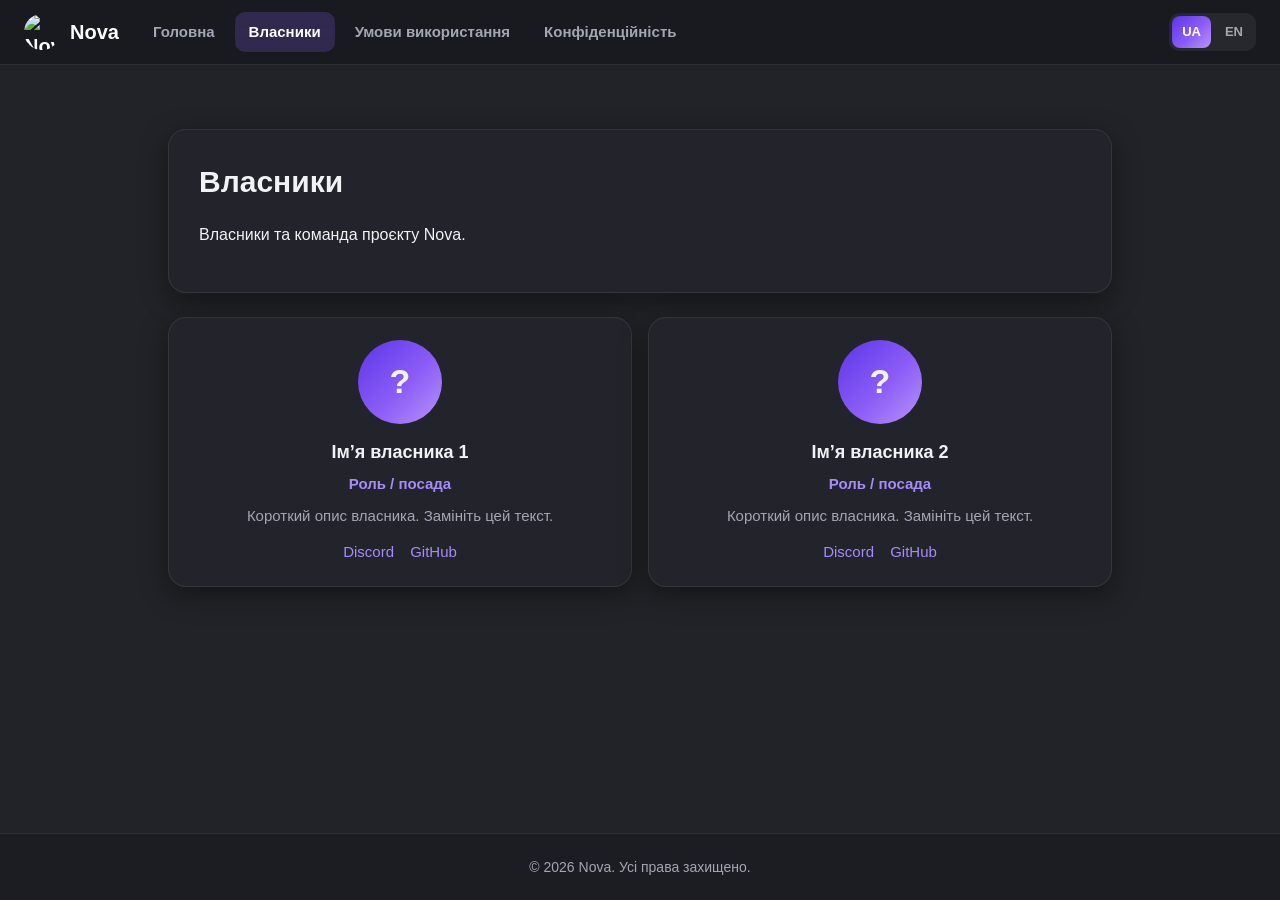
==== owners.html @ 269a0363 "Novi" ====
<!DOCTYPE html>
<html lang="uk" data-lang="uk">
<head>
<meta charset="utf-8">
<meta name="viewport" content="width=device-width, initial-scale=1">
<title>Власники — Nova</title>
<meta name="description" content="Nova — Noviks Discord bot">
<link rel="icon" href="assets/logo.png">
<link rel="stylesheet" href="style.css">
<script>try{var l=localStorage.getItem('nova-lang');if(l)document.documentElement.setAttribute('data-lang',l)}catch(e){}</script>
</head>
<body>
<header class="nav">
  <a class="brand" href="index.html"><img src="assets/logo.png" alt="Nova"><span>Nova</span></a>
  <nav><a href="index.html"><span class="uk">Головна</span><span class="en">Home</span></a><a href="owners.html" class="active"><span class="uk">Власники</span><span class="en">Owners</span></a><a href="terms.html"><span class="uk">Умови використання</span><span class="en">Terms of Use</span></a><a href="privacy.html"><span class="uk">Конфіденційність</span><span class="en">Privacy</span></a></nav>
  <div class="lang"><button data-set="uk">UA</button><button data-set="en">EN</button></div>
</header>
<main>
<section class="panel"><h1><span class="uk">Власники</span><span class="en">Owners</span></h1>
<p><span class="uk">Власники та команда проєкту Nova.</span><span class="en">Owners and team of the Nova project.</span></p></section>
<section class="cards"><div class="card owner"><div class="ava">?</div><h3><span class="uk">Ім’я власника</span><span class="en">Owner name</span> 1</h3>
    <p class="role"><span class="uk">Роль / посада</span><span class="en">Role / position</span></p>
    <p><span class="uk">Короткий опис власника. Замініть цей текст.</span><span class="en">Short owner bio. Replace this text.</span></p>
    <p class="links"><a href="#">Discord</a> <a href="#">GitHub</a></p></div><div class="card owner"><div class="ava">?</div><h3><span class="uk">Ім’я власника</span><span class="en">Owner name</span> 2</h3>
    <p class="role"><span class="uk">Роль / посада</span><span class="en">Role / position</span></p>
    <p><span class="uk">Короткий опис власника. Замініть цей текст.</span><span class="en">Short owner bio. Replace this text.</span></p>
    <p class="links"><a href="#">Discord</a> <a href="#">GitHub</a></p></div></section>
</main>
<footer>© <span id="y">2026</span> Nova. <span class="uk">Усі права захищено.</span><span class="en">All rights reserved.</span></footer>
<script src="script.js"></script>
</body>
</html>
---- style.css ----
:root{
  --bg:#222328;--card:rgba(36,37,44,.82);--line:rgba(255,255,255,.08);
  --text:#f2f2f6;--sub:#a3a6b3;
  --accent:linear-gradient(135deg,#5b35e8 0%,#8b5cf6 55%,#b794ff 100%);
  --link:#a78bfa;
}
*{box-sizing:border-box}
html,body{margin:0}
html{scroll-behavior:smooth}
body{
  min-height:100vh;display:flex;flex-direction:column;
  background:#222328 url(assets/bg.png) center/cover fixed no-repeat;
  color:var(--text);line-height:1.6;
  font-family:-apple-system,"Segoe UI",Roboto,"Helvetica Neue",Arial,sans-serif;
  -webkit-font-smoothing:antialiased;
}
/* language switch */
html[data-lang="uk"] .en{display:none!important}
html[data-lang="en"] .uk{display:none!important}

a{color:var(--link);text-decoration:none}
a:hover{opacity:.8}

/* nav */
.nav{
  position:sticky;top:0;z-index:10;display:flex;align-items:center;gap:20px;flex-wrap:wrap;
  padding:12px 24px;background:rgba(24,25,30,.78);
  backdrop-filter:blur(14px);-webkit-backdrop-filter:blur(14px);
  border-bottom:1px solid var(--line);
}
.brand{display:flex;align-items:center;gap:10px;color:#fff;font-weight:800;font-size:20px}
.brand img{width:36px;height:36px;border-radius:50%}
.nav nav{display:flex;gap:6px;flex:1;flex-wrap:wrap}
.nav nav a{color:var(--sub);padding:8px 14px;border-radius:10px;font-weight:600;font-size:15px;transition:background .2s,color .2s}
.nav nav a:hover{background:rgba(255,255,255,.06);color:#fff;opacity:1}
.nav nav a.active{color:#fff;background:rgba(139,92,246,.22)}
.lang{display:flex;gap:4px;background:rgba(255,255,255,.06);border-radius:10px;padding:3px}
.lang button{border:0;background:transparent;color:var(--sub);font:inherit;font-size:13px;font-weight:700;padding:6px 10px;border-radius:8px;cursor:pointer}
html[data-lang="uk"] .lang [data-set="uk"],
html[data-lang="en"] .lang [data-set="en"]{background:var(--accent);color:#fff}

main{flex:1;width:100%;max-width:980px;margin:0 auto;padding:40px 18px 60px}

/* hero */
.hero{text-align:center;padding:30px 0 20px}
.hero-logo{width:120px;height:120px;border-radius:50%;box-shadow:0 10px 40px rgba(124,77,255,.35)}
.hero h1{font-size:52px;margin:18px 0 6px;letter-spacing:.5px}
.lead{max-width:560px;margin:0 auto;color:var(--sub);font-size:18px}
.lead b{color:#fff}

/* panels & cards */
.panel,.card{
  background:var(--card);border:1px solid var(--line);border-radius:18px;
  box-shadow:0 8px 28px rgba(0,0,0,.4);
  backdrop-filter:blur(8px);-webkit-backdrop-filter:blur(8px);
}
.panel{padding:28px 30px;margin-top:24px}
.panel h1{margin:0 0 8px;font-size:30px}
.panel h2{margin:0 0 12px}
.cards{display:grid;grid-template-columns:repeat(auto-fit,minmax(250px,1fr));gap:16px;margin-top:24px}
.card{padding:22px;color:var(--text);transition:transform .25s,border-color .25s}
a.card:hover{transform:translateY(-4px);border-color:rgba(167,139,250,.5);opacity:1}
.card h3{margin:0 0 6px;font-size:18px}
.card p{margin:0;color:var(--sub);font-size:15px}
.btn{display:inline-block;background:var(--accent);color:#fff;font-weight:700;padding:12px 22px;border-radius:12px;transition:transform .15s,filter .15s}
.btn:hover{filter:brightness(1.1);opacity:1}.btn:active{transform:scale(.97)}

/* owners */
.owner{text-align:center}
.ava{width:84px;height:84px;margin:0 auto 14px;border-radius:50%;background:var(--accent);display:flex;align-items:center;justify-content:center;font-size:34px;font-weight:800}
.role{color:var(--link)!important;font-weight:600;margin-bottom:8px!important}
.links{margin-top:12px!important}.links a{margin:0 6px}

/* documents */
.doc h2{font-size:28px;margin:0 0 18px}
.doc h3{font-size:19px;margin:28px 0 8px}
.doc p{margin:0 0 10px;color:#dcdce4}
.doc ul{margin:0 0 12px;padding-left:22px;color:#dcdce4}
.doc li{margin-bottom:5px}

footer{text-align:center;color:var(--sub);font-size:14px;padding:22px 16px;border-top:1px solid var(--line);background:rgba(24,25,30,.6)}

@media(max-width:640px){
  .nav{padding:10px 14px;gap:10px}
  .hero h1{font-size:40px}
  .panel{padding:22px 18px}
}
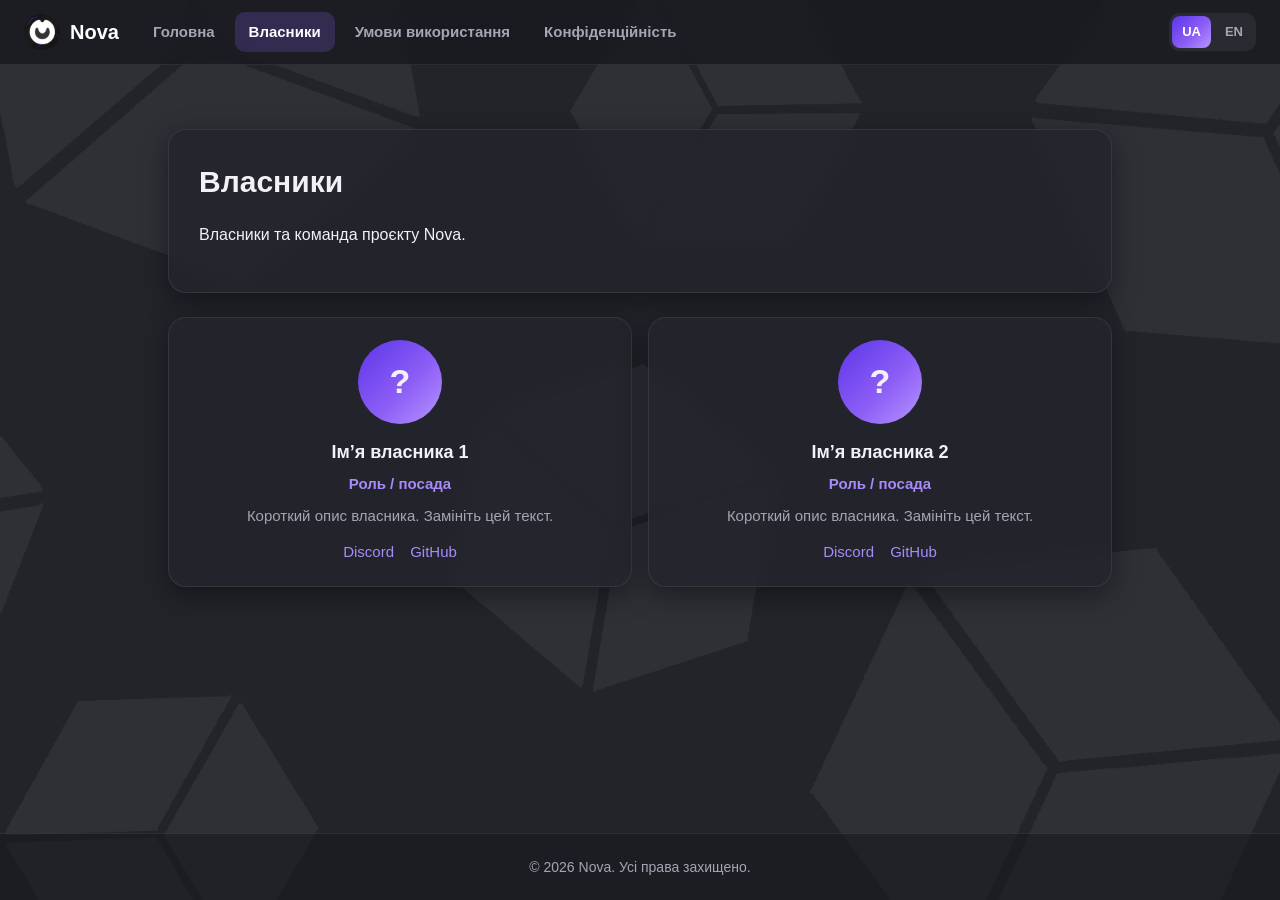
==== commit e079db61: "перекад" ====
--- a/owners.html
+++ b/owners.html
@@ -4,14 +4,100 @@
 <meta charset="utf-8">
 <meta name="viewport" content="width=device-width, initial-scale=1">
 <title>Власники — Nova</title>
-<meta name="description" content="Nova — Noviks Discord bot">
-<link rel="icon" href="assets/logo.png">
-<link rel="stylesheet" href="style.css">
+<link rel="icon" href="[data-uri]">
+<style>:root{
+  --bg:#222328;--card:rgba(36,37,44,.82);--line:rgba(255,255,255,.08);
+  --text:#f2f2f6;--sub:#a3a6b3;
+  --accent:linear-gradient(135deg,#5b35e8 0%,#8b5cf6 55%,#b794ff 100%);
+  --link:#a78bfa;
+}
+*{box-sizing:border-box}
+html,body{margin:0}
+html{scroll-behavior:smooth}
+body{
+  min-height:100vh;display:flex;flex-direction:column;
+  background:#222328 url([data-uri]) center/cover fixed no-repeat;
+  color:var(--text);line-height:1.6;
+  font-family:-apple-system,"Segoe UI",Roboto,"Helvetica Neue",Arial,sans-serif;
+  -webkit-font-smoothing:antialiased;
+}
+/* language switch */
+html[data-lang="uk"] .en{display:none!important}
+html[data-lang="en"] .uk{display:none!important}
+
+a{color:var(--link);text-decoration:none}
+a:hover{opacity:.8}
+
+/* nav */
+.nav{
+  position:sticky;top:0;z-index:10;display:flex;align-items:center;gap:20px;flex-wrap:wrap;
+  padding:12px 24px;background:rgba(24,25,30,.78);
+  backdrop-filter:blur(14px);-webkit-backdrop-filter:blur(14px);
+  border-bottom:1px solid var(--line);
+}
+.brand{display:flex;align-items:center;gap:10px;color:#fff;font-weight:800;font-size:20px}
+.brand img{width:36px;height:36px;border-radius:50%}
+.nav nav{display:flex;gap:6px;flex:1;flex-wrap:wrap}
+.nav nav a{color:var(--sub);padding:8px 14px;border-radius:10px;font-weight:600;font-size:15px;transition:background .2s,color .2s}
+.nav nav a:hover{background:rgba(255,255,255,.06);color:#fff;opacity:1}
+.nav nav a.active{color:#fff;background:rgba(139,92,246,.22)}
+.lang{display:flex;gap:4px;background:rgba(255,255,255,.06);border-radius:10px;padding:3px}
+.lang button{border:0;background:transparent;color:var(--sub);font:inherit;font-size:13px;font-weight:700;padding:6px 10px;border-radius:8px;cursor:pointer}
+html[data-lang="uk"] .lang [data-set="uk"],
+html[data-lang="en"] .lang [data-set="en"]{background:var(--accent);color:#fff}
+
+main{flex:1;width:100%;max-width:980px;margin:0 auto;padding:40px 18px 60px}
+
+/* hero */
+.hero{text-align:center;padding:30px 0 20px}
+.hero-logo{width:120px;height:120px;border-radius:50%;box-shadow:0 10px 40px rgba(124,77,255,.35)}
+.hero h1{font-size:52px;margin:18px 0 6px;letter-spacing:.5px}
+.lead{max-width:560px;margin:0 auto;color:var(--sub);font-size:18px}
+.lead b{color:#fff}
+
+/* panels & cards */
+.panel,.card{
+  background:var(--card);border:1px solid var(--line);border-radius:18px;
+  box-shadow:0 8px 28px rgba(0,0,0,.4);
+  backdrop-filter:blur(8px);-webkit-backdrop-filter:blur(8px);
+}
+.panel{padding:28px 30px;margin-top:24px}
+.panel h1{margin:0 0 8px;font-size:30px}
+.panel h2{margin:0 0 12px}
+.cards{display:grid;grid-template-columns:repeat(auto-fit,minmax(250px,1fr));gap:16px;margin-top:24px}
+.card{padding:22px;color:var(--text);transition:transform .25s,border-color .25s}
+a.card:hover{transform:translateY(-4px);border-color:rgba(167,139,250,.5);opacity:1}
+.card h3{margin:0 0 6px;font-size:18px}
+.card p{margin:0;color:var(--sub);font-size:15px}
+.btn{display:inline-block;background:var(--accent);color:#fff;font-weight:700;padding:12px 22px;border-radius:12px;transition:transform .15s,filter .15s}
+.btn:hover{filter:brightness(1.1);opacity:1}.btn:active{transform:scale(.97)}
+
+/* owners */
+.owner{text-align:center}
+.ava{width:84px;height:84px;margin:0 auto 14px;border-radius:50%;background:var(--accent);display:flex;align-items:center;justify-content:center;font-size:34px;font-weight:800}
+.role{color:var(--link)!important;font-weight:600;margin-bottom:8px!important}
+.links{margin-top:12px!important}.links a{margin:0 6px}
+
+/* documents */
+.doc h2{font-size:28px;margin:0 0 18px}
+.doc h3{font-size:19px;margin:28px 0 8px}
+.doc p{margin:0 0 10px;color:#dcdce4}
+.doc ul{margin:0 0 12px;padding-left:22px;color:#dcdce4}
+.doc li{margin-bottom:5px}
+
+footer{text-align:center;color:var(--sub);font-size:14px;padding:22px 16px;border-top:1px solid var(--line);background:rgba(24,25,30,.6)}
+
+@media(max-width:640px){
+  .nav{padding:10px 14px;gap:10px}
+  .hero h1{font-size:40px}
+  .panel{padding:22px 18px}
+}
+</style>
 <script>try{var l=localStorage.getItem('nova-lang');if(l)document.documentElement.setAttribute('data-lang',l)}catch(e){}</script>
 </head>
 <body>
 <header class="nav">
-  <a class="brand" href="index.html"><img src="assets/logo.png" alt="Nova"><span>Nova</span></a>
+  <a class="brand" href="index.html"><img src="[data-uri]